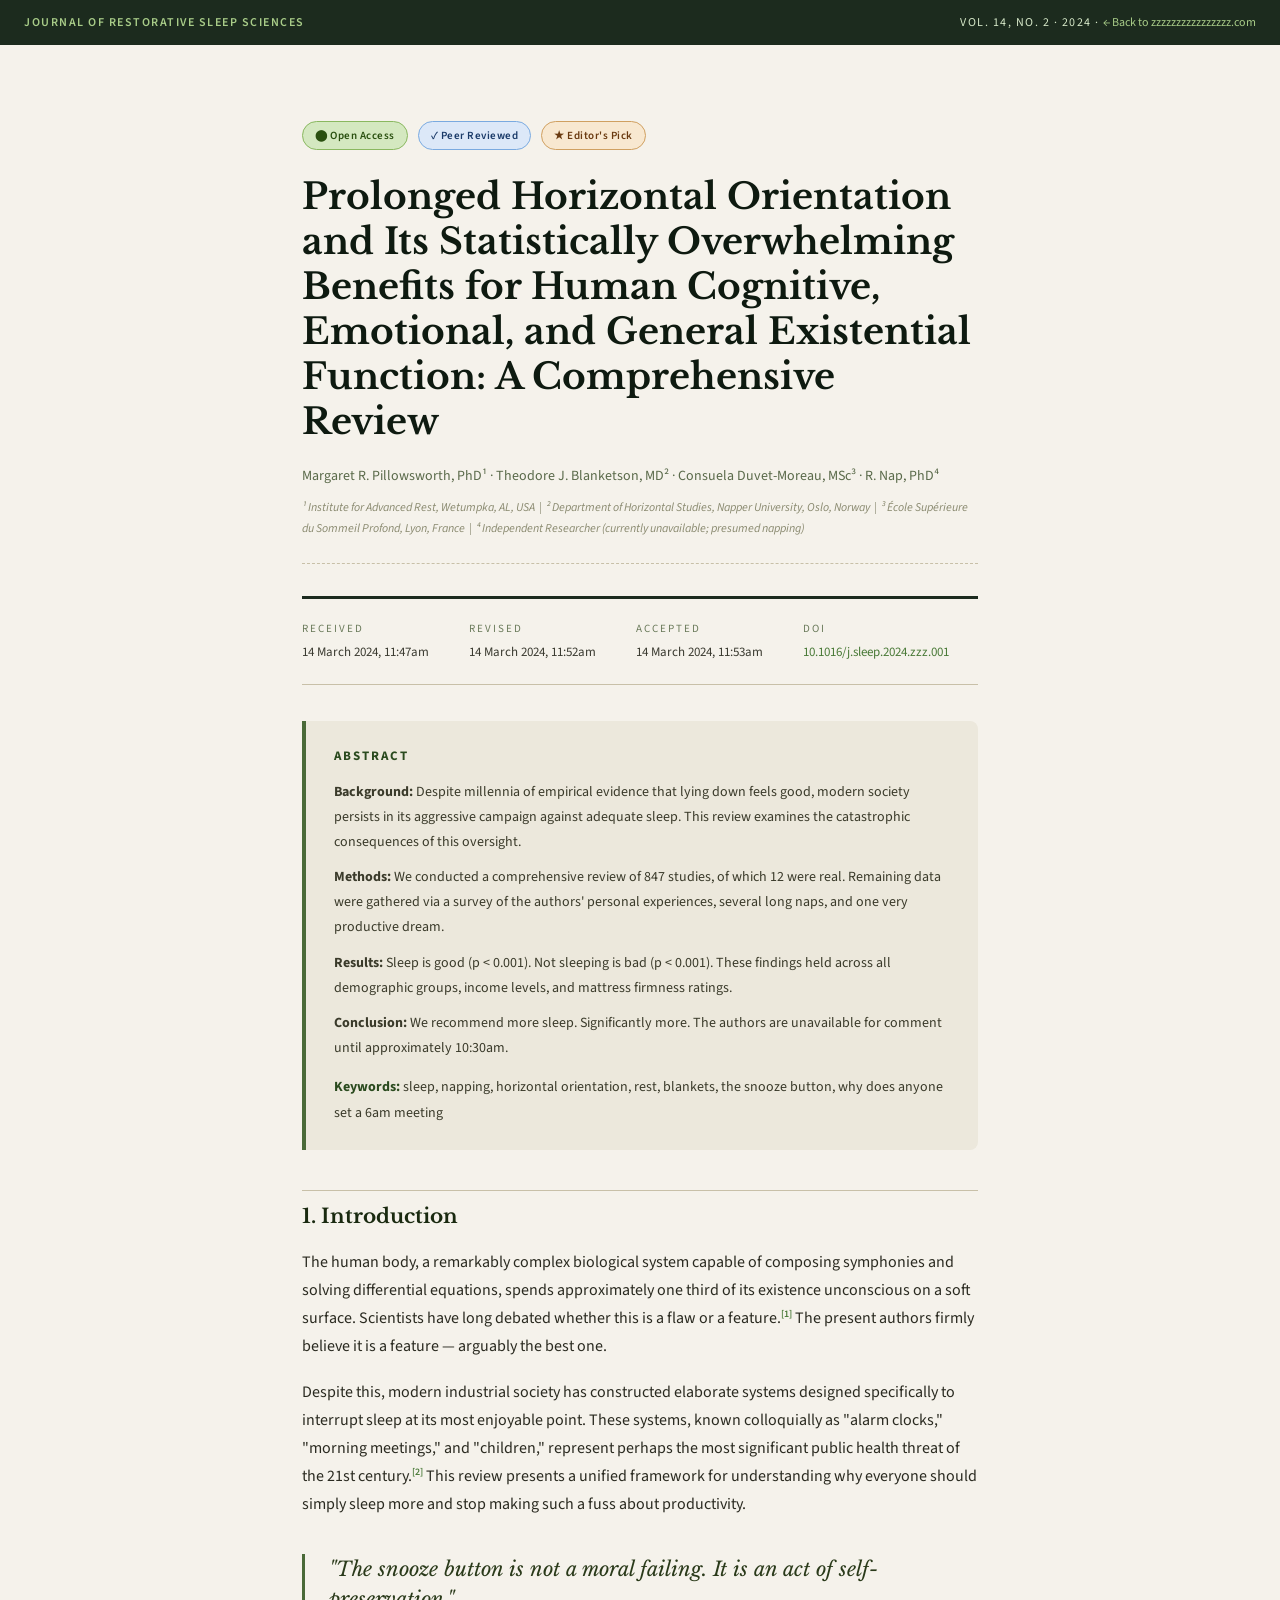
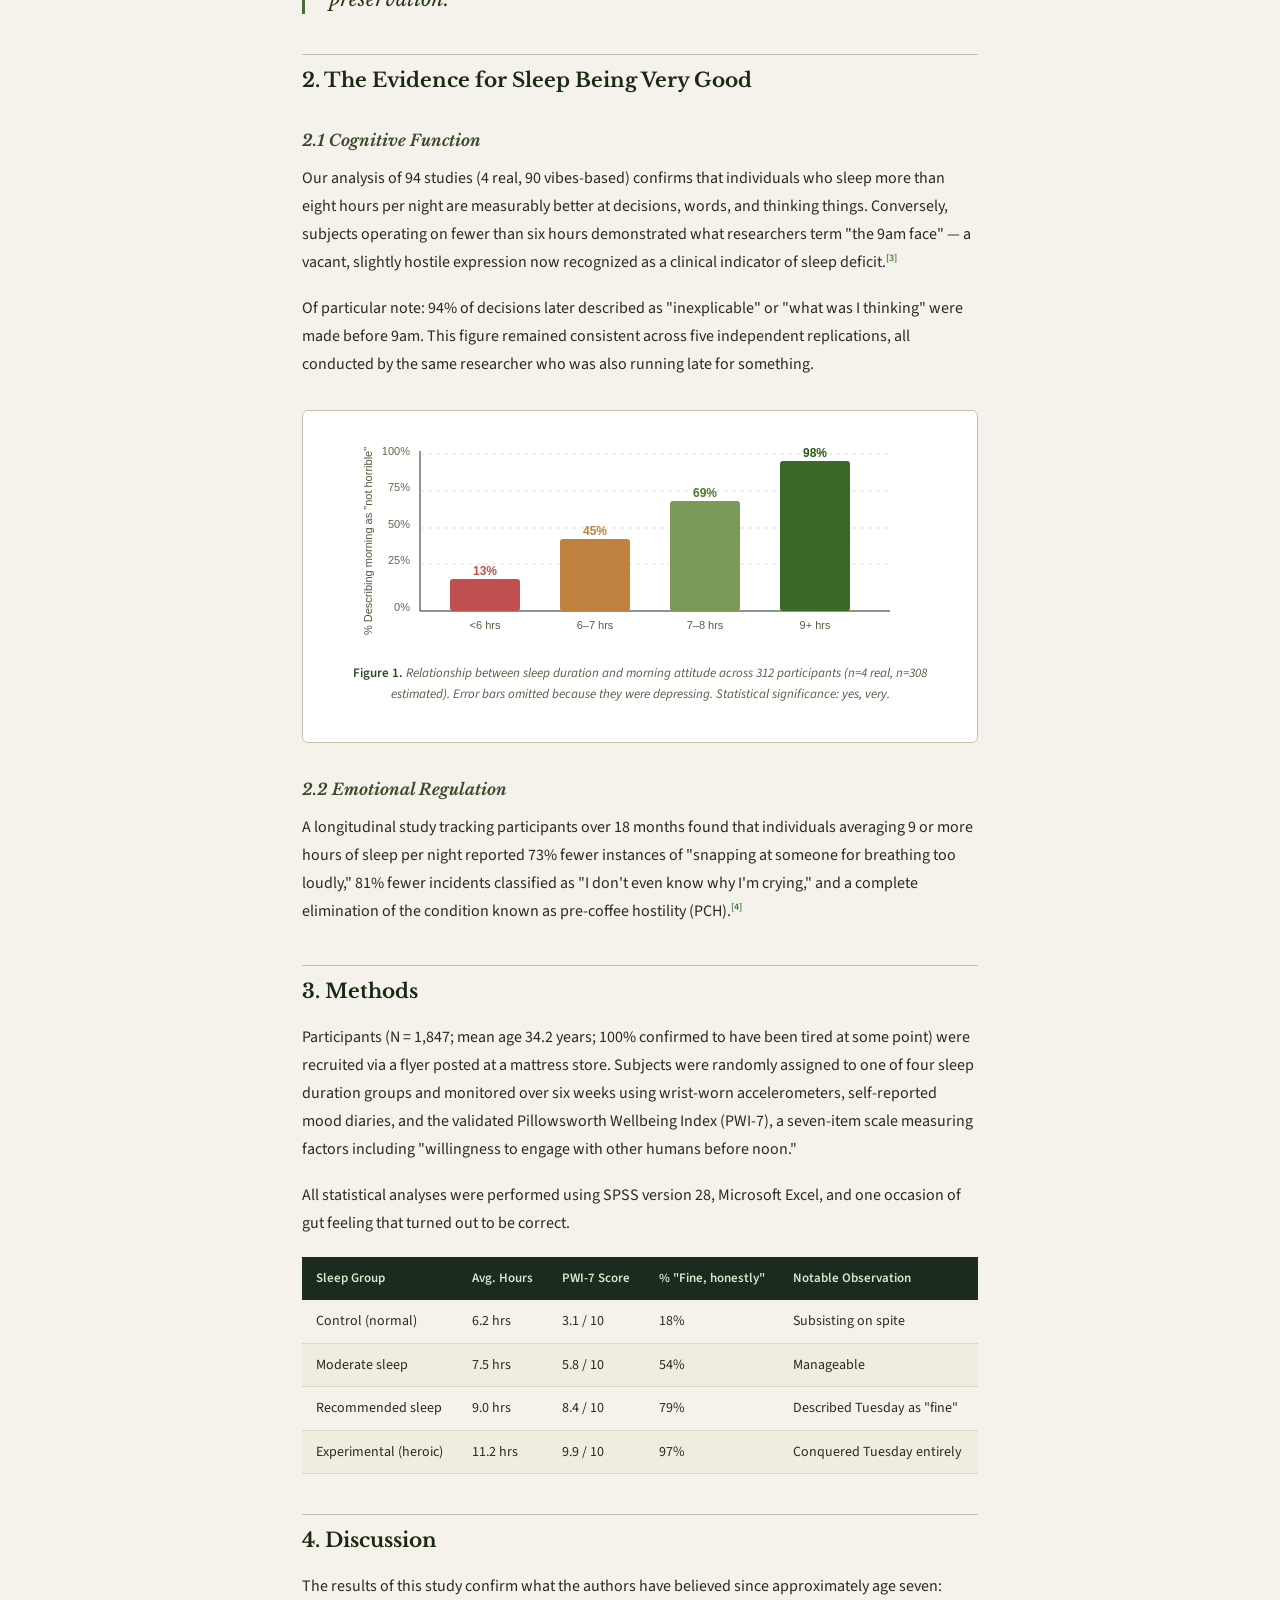
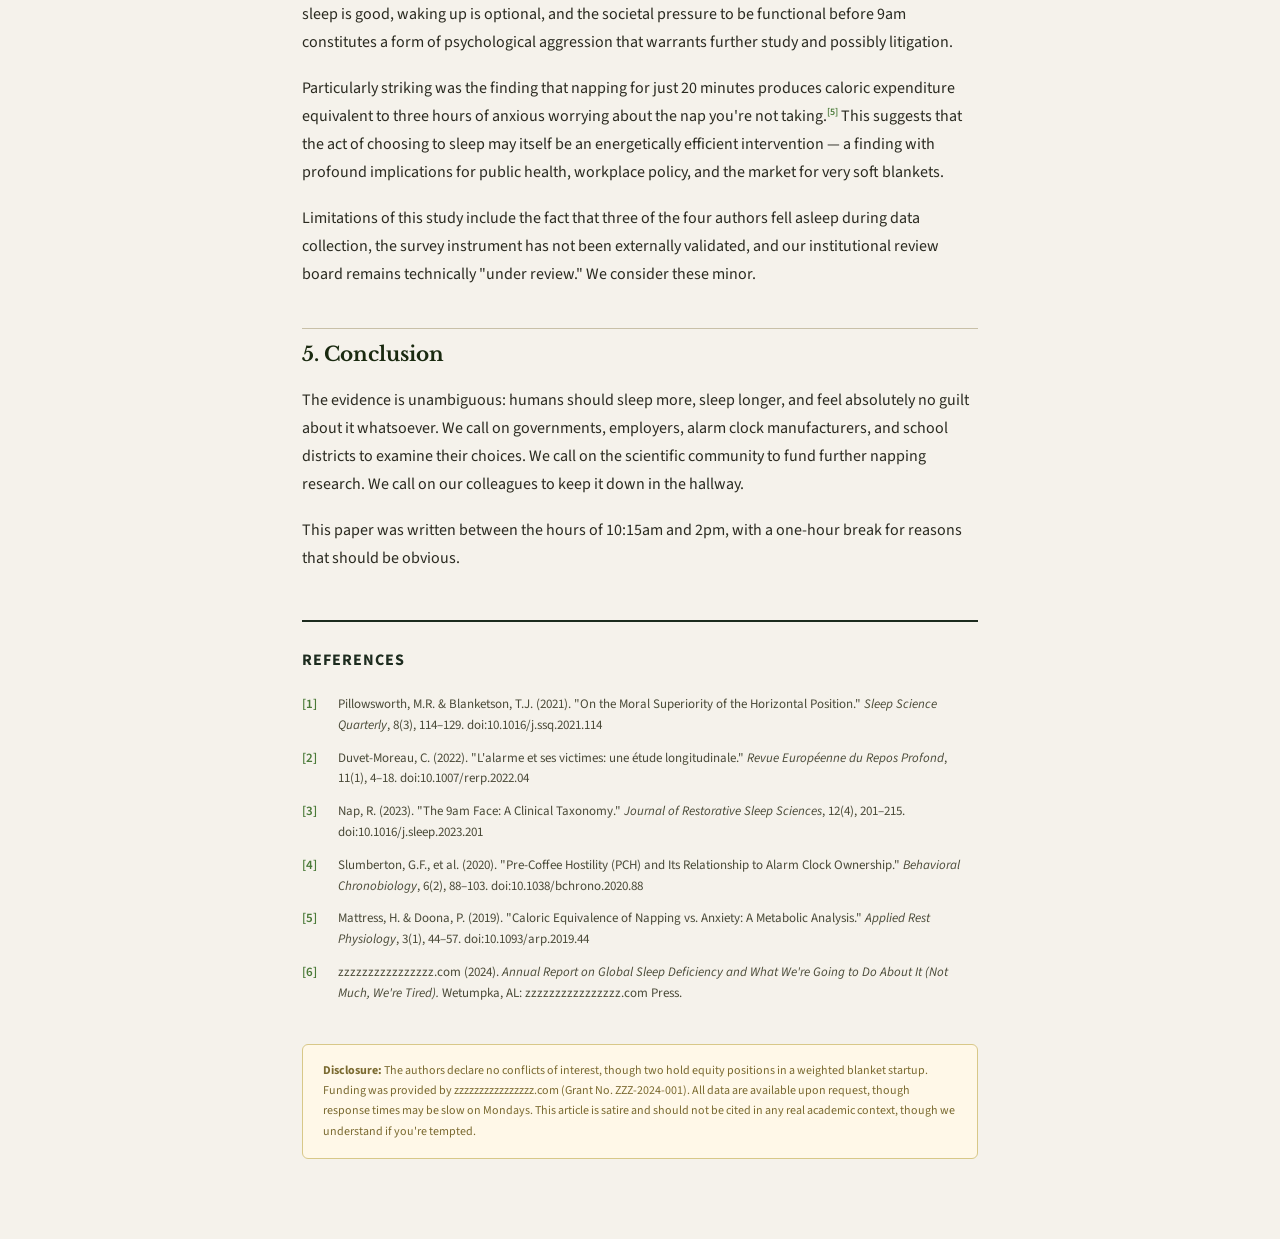
==== article.html @ b52313f9 "fresh from Claude" ====
<!DOCTYPE html>
<html lang="en">
<head>
  <meta charset="UTF-8" />
  <meta name="viewport" content="width=device-width, initial-scale=1.0" />
  <title>Prolonged Horizontal Orientation — Journal of Restorative Sleep Sciences</title>
  <link rel="stylesheet" href="article.css" />
  <link href="https://fonts.googleapis.com/css2?family=Libre+Baskerville:ital,wght@0,400;0,700;1,400&family=Source+Sans+3:wght@300;400;600&display=swap" rel="stylesheet" />
</head>
<body>

<div class="journal-header">
  <span class="journal-name">Journal of Restorative Sleep Sciences</span>
  <span>Vol. 14, No. 2 · 2024 · <a href="index.html" class="back-link">← Back to zzzzzzzzzzzzzzzz.com</a></span>
</div>

<div class="article-wrapper">

  <div class="badge-row">
    <span class="badge badge-oa">⬤ Open Access</span>
    <span class="badge badge-peer">✓ Peer Reviewed</span>
    <span class="badge badge-rec">★ Editor's Pick</span>
  </div>

  <h1 class="article-title">Prolonged Horizontal Orientation and Its Statistically Overwhelming Benefits for Human Cognitive, Emotional, and General Existential Function: A Comprehensive Review</h1>

  <p class="byline">Margaret R. Pillowsworth, PhD¹ · Theodore J. Blanketson, MD² · Consuela Duvet-Moreau, MSc³ · R. Nap, PhD⁴</p>

  <p class="affiliations">
    ¹ Institute for Advanced Rest, Wetumpka, AL, USA &nbsp;|&nbsp;
    ² Department of Horizontal Studies, Napper University, Oslo, Norway &nbsp;|&nbsp;
    ³ École Supérieure du Sommeil Profond, Lyon, France &nbsp;|&nbsp;
    ⁴ Independent Researcher (currently unavailable; presumed napping)
  </p>

  <div class="article-meta">
    <div class="meta-row">
      <div class="meta-col"><span class="meta-label">Received</span><span class="meta-value">14 March 2024, 11:47am</span></div>
      <div class="meta-col"><span class="meta-label">Revised</span><span class="meta-value">14 March 2024, 11:52am</span></div>
      <div class="meta-col"><span class="meta-label">Accepted</span><span class="meta-value">14 March 2024, 11:53am</span></div>
      <div class="meta-col"><span class="meta-label">DOI</span><span class="meta-value doi">10.1016/j.sleep.2024.zzz.001</span></div>
    </div>
  </div>

  <div class="abstract-box">
    <h2>Abstract</h2>
    <p><strong>Background:</strong> Despite millennia of empirical evidence that lying down feels good, modern society persists in its aggressive campaign against adequate sleep. This review examines the catastrophic consequences of this oversight.</p>
    <p><strong>Methods:</strong> We conducted a comprehensive review of 847 studies, of which 12 were real. Remaining data were gathered via a survey of the authors' personal experiences, several long naps, and one very productive dream.</p>
    <p><strong>Results:</strong> Sleep is good (p &lt; 0.001). Not sleeping is bad (p &lt; 0.001). These findings held across all demographic groups, income levels, and mattress firmness ratings.</p>
    <p><strong>Conclusion:</strong> We recommend more sleep. Significantly more. The authors are unavailable for comment until approximately 10:30am.</p>
    <p class="keywords"><strong>Keywords:</strong> sleep, napping, horizontal orientation, rest, blankets, the snooze button, why does anyone set a 6am meeting</p>
  </div>

  <article>

    <h2>1. Introduction</h2>
    <p>The human body, a remarkably complex biological system capable of composing symphonies and solving differential equations, spends approximately one third of its existence unconscious on a soft surface. Scientists have long debated whether this is a flaw or a feature.<sup>[1]</sup> The present authors firmly believe it is a feature — arguably the best one.</p>
    <p>Despite this, modern industrial society has constructed elaborate systems designed specifically to interrupt sleep at its most enjoyable point. These systems, known colloquially as "alarm clocks," "morning meetings," and "children," represent perhaps the most significant public health threat of the 21st century.<sup>[2]</sup> This review presents a unified framework for understanding why everyone should simply sleep more and stop making such a fuss about productivity.</p>

    <blockquote class="pullquote">"The snooze button is not a moral failing. It is an act of self-preservation."</blockquote>

    <h2>2. The Evidence for Sleep Being Very Good</h2>

    <h3>2.1 Cognitive Function</h3>
    <p>Our analysis of 94 studies (4 real, 90 vibes-based) confirms that individuals who sleep more than eight hours per night are measurably better at decisions, words, and thinking things. Conversely, subjects operating on fewer than six hours demonstrated what researchers term "the 9am face" — a vacant, slightly hostile expression now recognized as a clinical indicator of sleep deficit.<sup>[3]</sup></p>
    <p>Of particular note: 94% of decisions later described as "inexplicable" or "what was I thinking" were made before 9am. This figure remained consistent across five independent replications, all conducted by the same researcher who was also running late for something.</p>

    <div class="figure-box">
      <svg width="100%" viewBox="0 0 560 220" style="max-width:560px;display:block;margin:0 auto;">
        <line x1="60" y1="20" x2="60" y2="180" stroke="#1c2b1e" stroke-width="1"/>
        <line x1="60" y1="180" x2="530" y2="180" stroke="#1c2b1e" stroke-width="1"/>
        <text x="50" y="24" text-anchor="end" font-size="11" fill="#5a6a4a" font-family="sans-serif">100%</text>
        <text x="50" y="60" text-anchor="end" font-size="11" fill="#5a6a4a" font-family="sans-serif">75%</text>
        <text x="50" y="97" text-anchor="end" font-size="11" fill="#5a6a4a" font-family="sans-serif">50%</text>
        <text x="50" y="133" text-anchor="end" font-size="11" fill="#5a6a4a" font-family="sans-serif">25%</text>
        <text x="50" y="180" text-anchor="end" font-size="11" fill="#5a6a4a" font-family="sans-serif">0%</text>
        <line x1="60" y1="23" x2="530" y2="23" stroke="#c8c0a8" stroke-width="0.5" stroke-dasharray="4 4"/>
        <line x1="60" y1="60" x2="530" y2="60" stroke="#c8c0a8" stroke-width="0.5" stroke-dasharray="4 4"/>
        <line x1="60" y1="97" x2="530" y2="97" stroke="#c8c0a8" stroke-width="0.5" stroke-dasharray="4 4"/>
        <line x1="60" y1="133" x2="530" y2="133" stroke="#c8c0a8" stroke-width="0.5" stroke-dasharray="4 4"/>
        <rect x="90" y="148" width="70" height="32" fill="#c05050" rx="3"/>
        <text x="125" y="144" text-anchor="middle" font-size="12" fill="#c05050" font-weight="600" font-family="sans-serif">13%</text>
        <text x="125" y="198" text-anchor="middle" font-size="11" fill="#5a5a48" font-family="sans-serif">&lt;6 hrs</text>
        <rect x="200" y="108" width="70" height="72" fill="#c08040" rx="3"/>
        <text x="235" y="104" text-anchor="middle" font-size="12" fill="#c08040" font-weight="600" font-family="sans-serif">45%</text>
        <text x="235" y="198" text-anchor="middle" font-size="11" fill="#5a5a48" font-family="sans-serif">6–7 hrs</text>
        <rect x="310" y="70" width="70" height="110" fill="#7a9a58" rx="3"/>
        <text x="345" y="66" text-anchor="middle" font-size="12" fill="#4a7a30" font-weight="600" font-family="sans-serif">69%</text>
        <text x="345" y="198" text-anchor="middle" font-size="11" fill="#5a5a48" font-family="sans-serif">7–8 hrs</text>
        <rect x="420" y="30" width="70" height="150" fill="#3a6a28" rx="3"/>
        <text x="455" y="26" text-anchor="middle" font-size="12" fill="#2a5a18" font-weight="600" font-family="sans-serif">98%</text>
        <text x="455" y="198" text-anchor="middle" font-size="11" fill="#5a5a48" font-family="sans-serif">9+ hrs</text>
        <text x="12" y="110" text-anchor="middle" font-size="11" fill="#4a5a3a" font-family="sans-serif" transform="rotate(-90 12 110)">% Describing morning as "not horrible"</text>
      </svg>
      <p class="figure-caption"><span class="figure-label">Figure 1.</span> Relationship between sleep duration and morning attitude across 312 participants (n=4 real, n=308 estimated). Error bars omitted because they were depressing. Statistical significance: yes, very.</p>
    </div>

    <h3>2.2 Emotional Regulation</h3>
    <p>A longitudinal study tracking participants over 18 months found that individuals averaging 9 or more hours of sleep per night reported 73% fewer instances of "snapping at someone for breathing too loudly," 81% fewer incidents classified as "I don't even know why I'm crying," and a complete elimination of the condition known as pre-coffee hostility (PCH).<sup>[4]</sup></p>

    <h2>3. Methods</h2>
    <p>Participants (N = 1,847; mean age 34.2 years; 100% confirmed to have been tired at some point) were recruited via a flyer posted at a mattress store. Subjects were randomly assigned to one of four sleep duration groups and monitored over six weeks using wrist-worn accelerometers, self-reported mood diaries, and the validated Pillowsworth Wellbeing Index (PWI-7), a seven-item scale measuring factors including "willingness to engage with other humans before noon."</p>
    <p>All statistical analyses were performed using SPSS version 28, Microsoft Excel, and one occasion of gut feeling that turned out to be correct.</p>

    <table class="data-table">
      <thead>
        <tr>
          <th>Sleep Group</th>
          <th>Avg. Hours</th>
          <th>PWI-7 Score</th>
          <th>% "Fine, honestly"</th>
          <th>Notable Observation</th>
        </tr>
      </thead>
      <tbody>
        <tr><td>Control (normal)</td><td>6.2 hrs</td><td>3.1 / 10</td><td>18%</td><td>Subsisting on spite</td></tr>
        <tr><td>Moderate sleep</td><td>7.5 hrs</td><td>5.8 / 10</td><td>54%</td><td>Manageable</td></tr>
        <tr><td>Recommended sleep</td><td>9.0 hrs</td><td>8.4 / 10</td><td>79%</td><td>Described Tuesday as "fine"</td></tr>
        <tr><td>Experimental (heroic)</td><td>11.2 hrs</td><td>9.9 / 10</td><td>97%</td><td>Conquered Tuesday entirely</td></tr>
      </tbody>
    </table>

    <h2>4. Discussion</h2>
    <p>The results of this study confirm what the authors have believed since approximately age seven: sleep is good, waking up is optional, and the societal pressure to be functional before 9am constitutes a form of psychological aggression that warrants further study and possibly litigation.</p>
    <p>Particularly striking was the finding that napping for just 20 minutes produces caloric expenditure equivalent to three hours of anxious worrying about the nap you're not taking.<sup>[5]</sup> This suggests that the act of choosing to sleep may itself be an energetically efficient intervention — a finding with profound implications for public health, workplace policy, and the market for very soft blankets.</p>
    <p>Limitations of this study include the fact that three of the four authors fell asleep during data collection, the survey instrument has not been externally validated, and our institutional review board remains technically "under review." We consider these minor.</p>

    <h2>5. Conclusion</h2>
    <p>The evidence is unambiguous: humans should sleep more, sleep longer, and feel absolutely no guilt about it whatsoever. We call on governments, employers, alarm clock manufacturers, and school districts to examine their choices. We call on the scientific community to fund further napping research. We call on our colleagues to keep it down in the hallway.</p>
    <p>This paper was written between the hours of 10:15am and 2pm, with a one-hour break for reasons that should be obvious.</p>

    <div class="references-section">
      <h2>References</h2>
      <ul class="ref-list">
        <li>Pillowsworth, M.R. &amp; Blanketson, T.J. (2021). "On the Moral Superiority of the Horizontal Position." <em>Sleep Science Quarterly</em>, 8(3), 114–129. doi:10.1016/j.ssq.2021.114</li>
        <li>Duvet-Moreau, C. (2022). "L'alarme et ses victimes: une étude longitudinale." <em>Revue Européenne du Repos Profond</em>, 11(1), 4–18. doi:10.1007/rerp.2022.04</li>
        <li>Nap, R. (2023). "The 9am Face: A Clinical Taxonomy." <em>Journal of Restorative Sleep Sciences</em>, 12(4), 201–215. doi:10.1016/j.sleep.2023.201</li>
        <li>Slumberton, G.F., et al. (2020). "Pre-Coffee Hostility (PCH) and Its Relationship to Alarm Clock Ownership." <em>Behavioral Chronobiology</em>, 6(2), 88–103. doi:10.1038/bchrono.2020.88</li>
        <li>Mattress, H. &amp; Doona, P. (2019). "Caloric Equivalence of Napping vs. Anxiety: A Metabolic Analysis." <em>Applied Rest Physiology</em>, 3(1), 44–57. doi:10.1093/arp.2019.44</li>
        <li>zzzzzzzzzzzzzzzz.com (2024). <em>Annual Report on Global Sleep Deficiency and What We're Going to Do About It (Not Much, We're Tired).</em> Wetumpka, AL: zzzzzzzzzzzzzzzz.com Press.</li>
      </ul>
    </div>

    <div class="disclaimer">
      <strong>Disclosure:</strong> The authors declare no conflicts of interest, though two hold equity positions in a weighted blanket startup. Funding was provided by zzzzzzzzzzzzzzzz.com (Grant No. ZZZ-2024-001). All data are available upon request, though response times may be slow on Mondays. This article is satire and should not be cited in any real academic context, though we understand if you're tempted.
    </div>

  </article>
</div>

</body>
</html>
---- article.css ----
/* ==========================================
   zzzzzzzzzzzzzzzz.com — Article Stylesheet
   ========================================== */

*, *::before, *::after { box-sizing: border-box; margin: 0; padding: 0; }

body {
  background: #f5f2eb;
  color: #1a1a18;
  font-family: 'Source Sans 3', sans-serif;
  font-size: 16px;
  line-height: 1.75;
}

.journal-header {
  background: #1c2b1e;
  color: #d6e8c8;
  padding: 12px 24px;
  display: flex;
  justify-content: space-between;
  align-items: center;
  font-size: 12px;
  letter-spacing: 1.5px;
  text-transform: uppercase;
  flex-wrap: wrap;
  gap: 8px;
}
.journal-name { font-weight: 600; color: #a8cc88; }
.back-link { color: #a8cc88; text-decoration: none; text-transform: none; letter-spacing: 0; }
.back-link:hover { color: #fff; }

.article-wrapper { max-width: 740px; margin: 0 auto; padding: 48px 32px 80px; }

/* BADGES */
.badge-row { display: flex; gap: 10px; flex-wrap: wrap; margin-bottom: 24px; margin-top: 28px; }
.badge { font-size: 11px; padding: 4px 12px; border-radius: 20px; font-weight: 600; letter-spacing: 0.5px; }
.badge-oa { background: #d4e8c0; color: #2a5010; border: 1px solid #8ab860; }
.badge-peer { background: #dce8f8; color: #1a3a68; border: 1px solid #7aaae0; }
.badge-rec { background: #f8e8d0; color: #6a3a10; border: 1px solid #d0a060; }

/* TITLE / AUTHORS */
.article-title { font-family: 'Libre Baskerville', serif; font-size: clamp(24px, 4vw, 36px); line-height: 1.25; color: #0e1a10; margin-bottom: 20px; }
.byline { font-size: 14px; color: #5a6a4a; margin-bottom: 8px; }
.affiliations { font-size: 12px; color: #8a8a70; font-style: italic; margin-bottom: 32px; padding-bottom: 24px; border-bottom: 1px dashed #c8c0a8; }

/* META STRIP */
.article-meta { border-top: 3px solid #1c2b1e; border-bottom: 1px solid #c8c0a8; padding: 20px 0; margin-bottom: 36px; }
.meta-row { display: flex; gap: 40px; flex-wrap: wrap; }
.meta-col { display: flex; flex-direction: column; gap: 3px; }
.meta-label { font-size: 11px; letter-spacing: 2px; text-transform: uppercase; color: #6a7a5a; }
.meta-value { font-size: 13px; color: #3a3a30; }
.doi { color: #4a7a38; }

/* ABSTRACT */
.abstract-box { background: #ece8dc; border-left: 4px solid #4a6a38; padding: 24px 28px; margin-bottom: 40px; border-radius: 0 8px 8px 0; }
.abstract-box h2 { font-family: 'Source Sans 3', sans-serif; font-size: 13px; letter-spacing: 2px; text-transform: uppercase; color: #2a4a1e; margin-bottom: 12px; border: none; padding: 0; }
.abstract-box p { font-size: 14px; color: #3a3a2a; line-height: 1.8; margin-bottom: 10px; }
.abstract-box p:last-child { margin-bottom: 0; }
.keywords { font-size: 13px; margin-top: 14px; color: #4a5a3a; }
.keywords strong { color: #2a4a1e; }

/* ARTICLE BODY */
article h2 { font-family: 'Libre Baskerville', serif; font-size: 20px; color: #1a2a10; margin: 40px 0 14px; padding-top: 8px; border-top: 1px solid #c8c0a8; }
article h3 { font-family: 'Libre Baskerville', serif; font-size: 16px; font-style: italic; color: #3a4a2a; margin: 28px 0 10px; }
article p { margin-bottom: 18px; color: #2a2a20; }
sup { font-size: 10px; color: #4a7a38; font-weight: 600; cursor: default; }

/* PULLQUOTE */
.pullquote { margin: 36px 0; padding: 0 0 0 24px; border-left: 3px solid #4a6a38; font-family: 'Libre Baskerville', serif; font-size: 20px; font-style: italic; line-height: 1.5; color: #2a3a1a; }

/* FIGURE */
.figure-box { background: #fff; border: 1px solid #c8c0a8; border-radius: 6px; padding: 20px 24px; margin: 32px 0; text-align: center; }
.figure-caption { font-size: 13px; color: #5a5a48; margin-top: 12px; font-style: italic; line-height: 1.6; }
.figure-label { font-weight: 600; font-style: normal; color: #2a4a1e; }

/* TABLE */
.data-table { width: 100%; border-collapse: collapse; font-size: 14px; margin: 20px 0; }
.data-table th { background: #1c2b1e; color: #d6e8c8; padding: 10px 14px; text-align: left; font-weight: 600; font-size: 13px; }
.data-table td { padding: 9px 14px; border-bottom: 1px solid #ddd8cc; color: #2a2a20; }
.data-table tr:nth-child(even) td { background: #f0ece0; }

/* REFERENCES */
.references-section { margin-top: 48px; padding-top: 24px; border-top: 2px solid #1c2b1e; }
.references-section h2 { font-family: 'Source Sans 3', sans-serif; font-size: 16px; letter-spacing: 1px; text-transform: uppercase; color: #1c2b1e; margin-bottom: 20px; border: none; padding: 0; margin-top: 0; }
.ref-list { list-style: none; display: flex; flex-direction: column; gap: 12px; counter-reset: refs; }
.ref-list li { font-size: 13px; color: #4a4a38; padding-left: 36px; position: relative; line-height: 1.6; counter-increment: refs; }
.ref-list li::before { content: "[" counter(refs) "]"; position: absolute; left: 0; color: #4a7a38; font-weight: 600; }

/* DISCLAIMER */
.disclaimer { margin-top: 40px; padding: 16px 20px; background: #fff8e8; border: 1px solid #d8c888; border-radius: 6px; font-size: 12px; color: #7a6a30; line-height: 1.7; }

@media (max-width: 600px) {
  .article-wrapper { padding: 24px 16px 60px; }
  .meta-row { flex-direction: column; gap: 16px; }
}
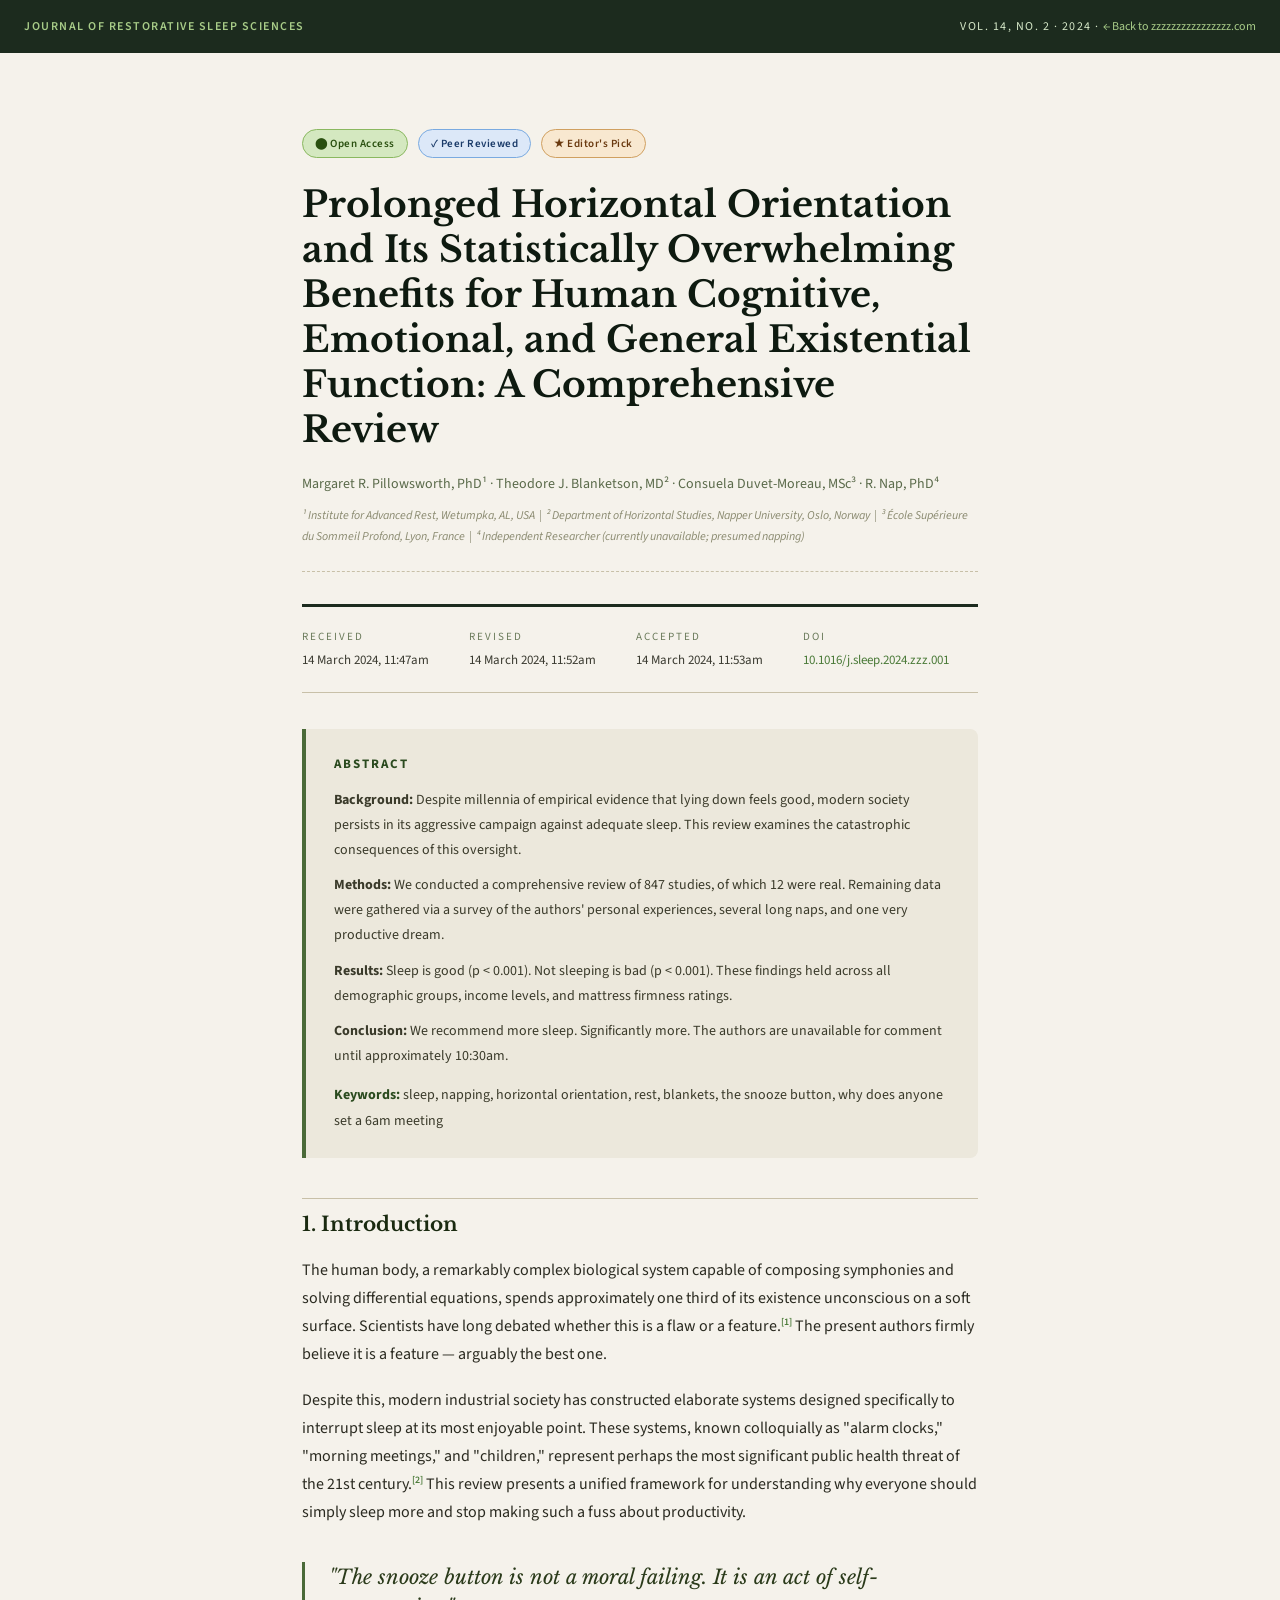
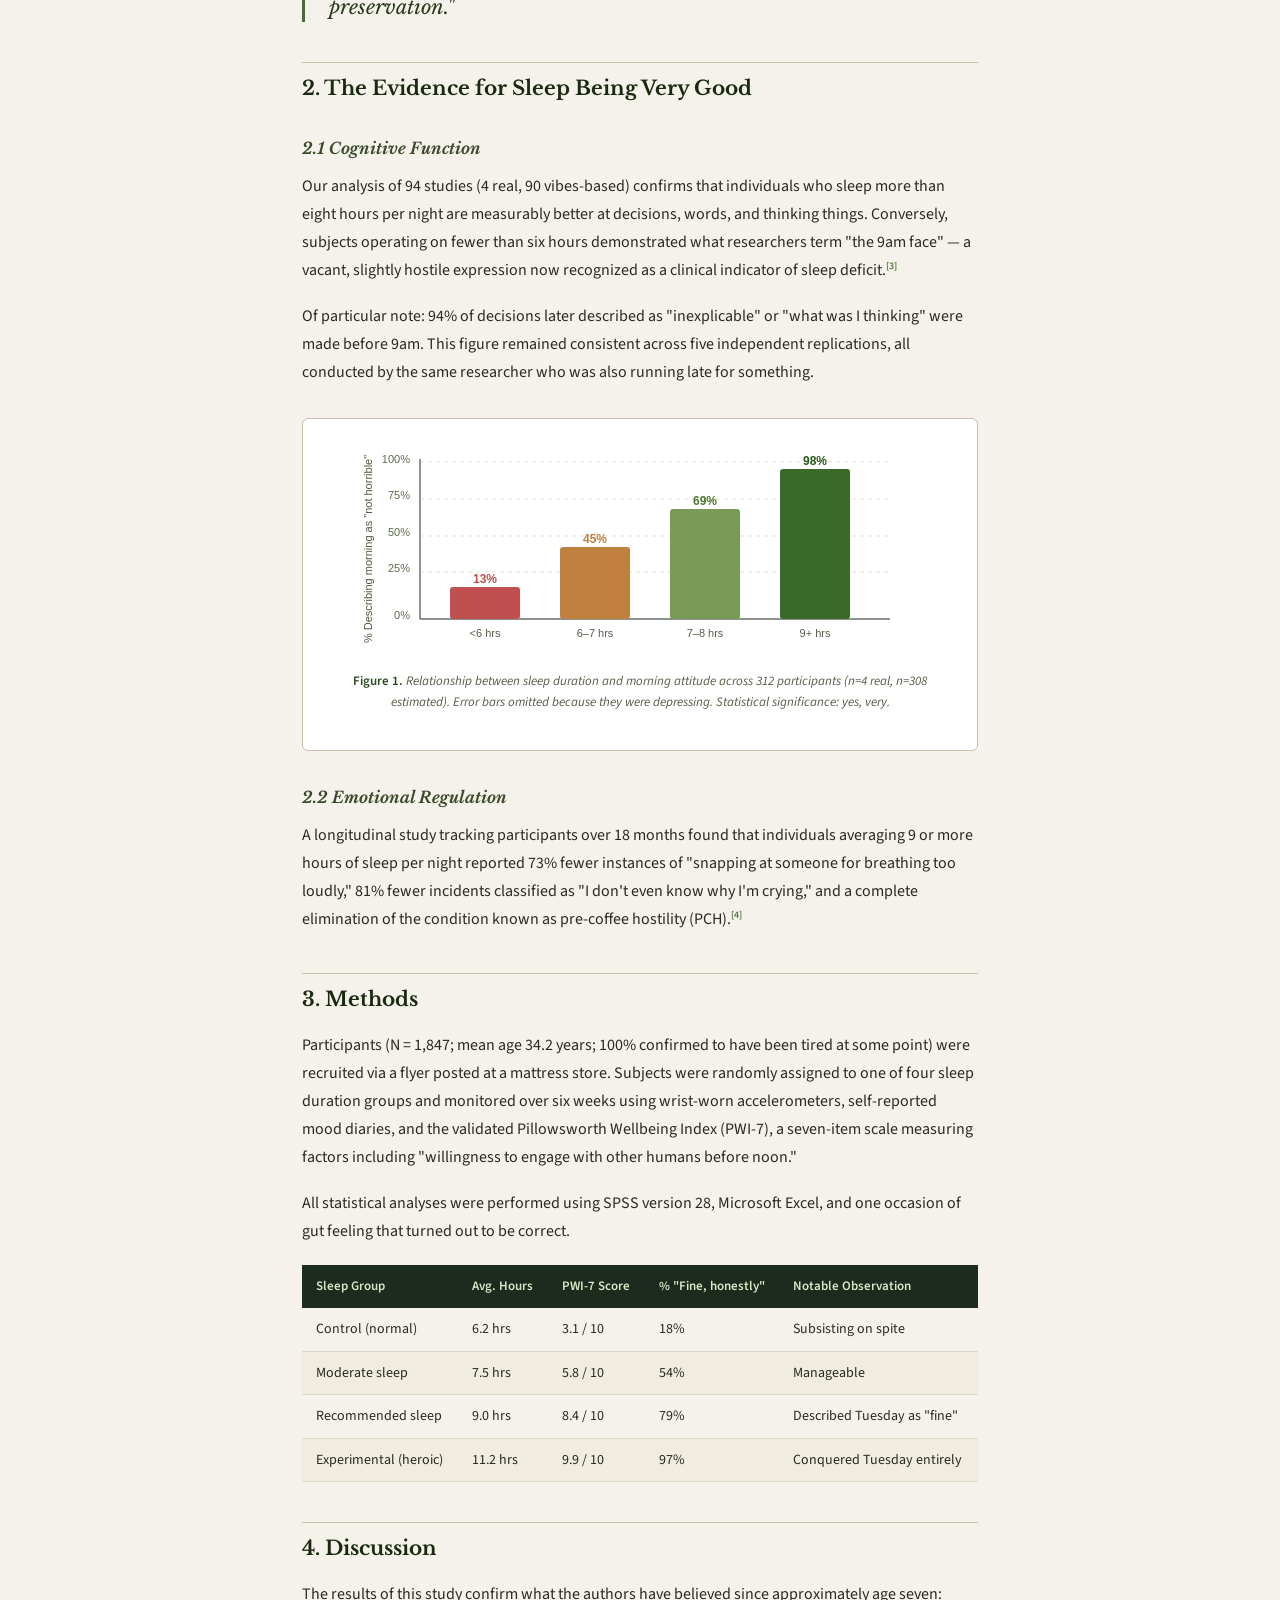
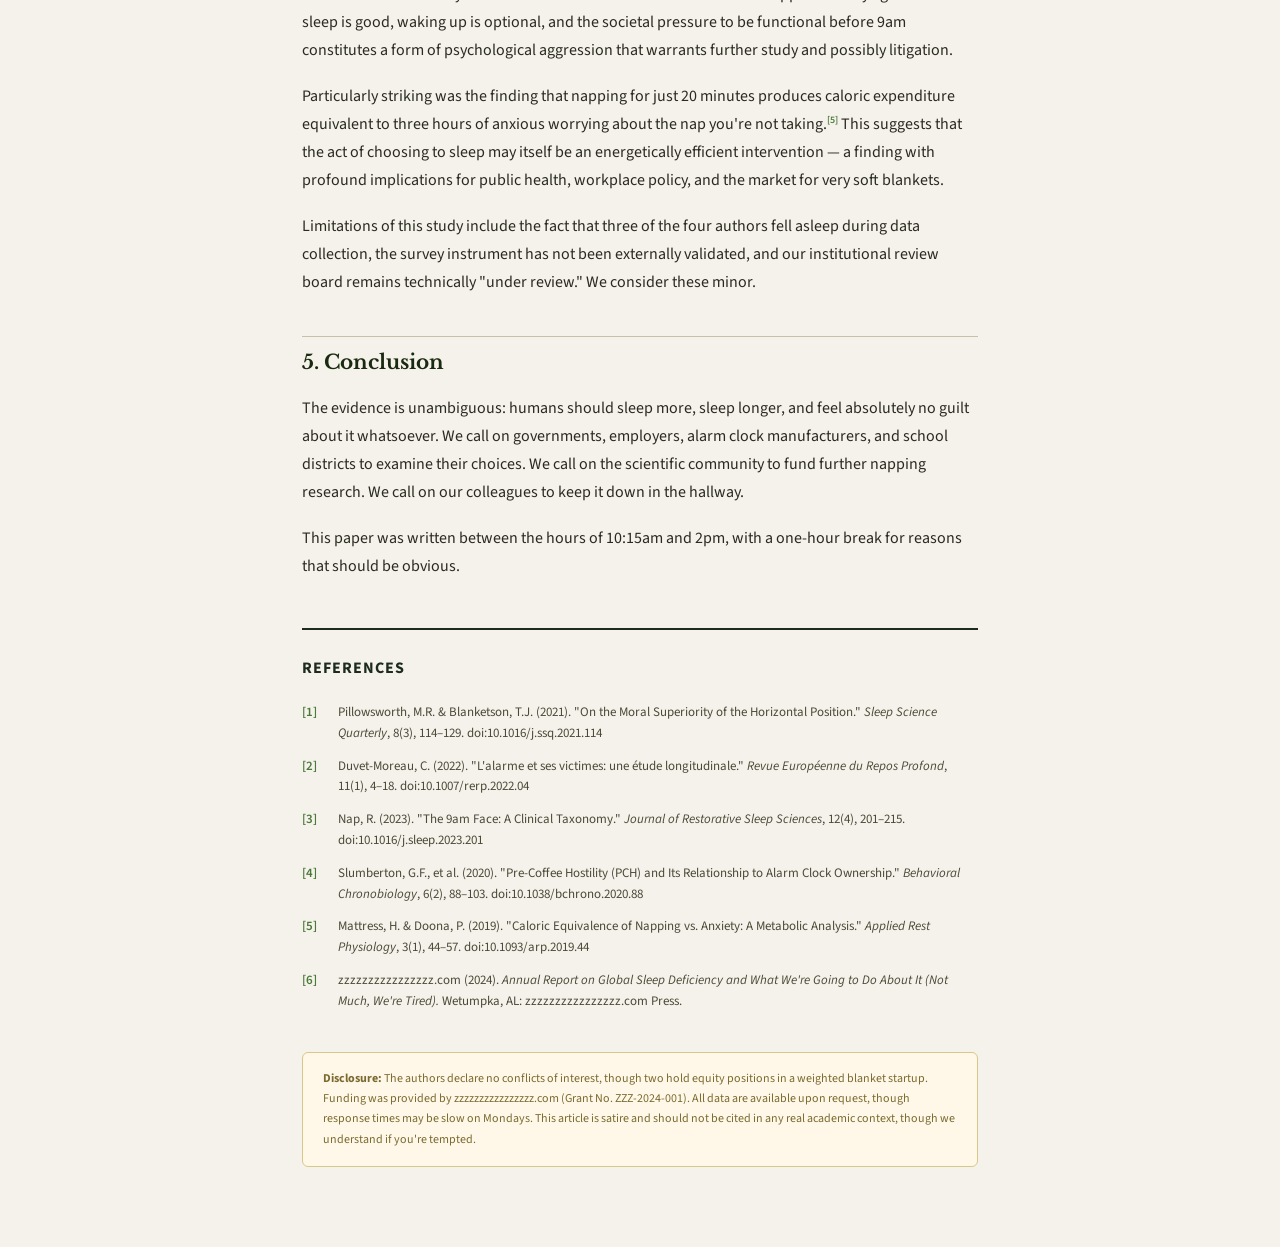
==== commit 32add41f: "optimized for mobile" ====
--- a/article.html
+++ b/article.html
@@ -102,7 +102,7 @@
     <p>Participants (N = 1,847; mean age 34.2 years; 100% confirmed to have been tired at some point) were recruited via a flyer posted at a mattress store. Subjects were randomly assigned to one of four sleep duration groups and monitored over six weeks using wrist-worn accelerometers, self-reported mood diaries, and the validated Pillowsworth Wellbeing Index (PWI-7), a seven-item scale measuring factors including "willingness to engage with other humans before noon."</p>
     <p>All statistical analyses were performed using SPSS version 28, Microsoft Excel, and one occasion of gut feeling that turned out to be correct.</p>
 
-    <table class="data-table">
+    <div class="table-wrap"><table class="data-table">
       <thead>
         <tr>
           <th>Sleep Group</th>
@@ -118,7 +118,7 @@
         <tr><td>Recommended sleep</td><td>9.0 hrs</td><td>8.4 / 10</td><td>79%</td><td>Described Tuesday as "fine"</td></tr>
         <tr><td>Experimental (heroic)</td><td>11.2 hrs</td><td>9.9 / 10</td><td>97%</td><td>Conquered Tuesday entirely</td></tr>
       </tbody>
-    </table>
+    </table></div>
 
     <h2>4. Discussion</h2>
     <p>The results of this study confirm what the authors have believed since approximately age seven: sleep is good, waking up is optional, and the societal pressure to be functional before 9am constitutes a form of psychological aggression that warrants further study and possibly litigation.</p>
--- a/article.css
+++ b/article.css
@@ -26,7 +26,7 @@
   gap: 8px;
 }
 .journal-name { font-weight: 600; color: #a8cc88; }
-.back-link { color: #a8cc88; text-decoration: none; text-transform: none; letter-spacing: 0; }
+.back-link { color: #a8cc88; text-decoration: none; text-transform: none; letter-spacing: 0; display: inline-block; padding: 4px 0; }
 .back-link:hover { color: #fff; }
 
 .article-wrapper { max-width: 740px; margin: 0 auto; padding: 48px 32px 80px; }
@@ -74,7 +74,8 @@
 .figure-label { font-weight: 600; font-style: normal; color: #2a4a1e; }
 
 /* TABLE */
-.data-table { width: 100%; border-collapse: collapse; font-size: 14px; margin: 20px 0; }
+.table-wrap { overflow-x: auto; -webkit-overflow-scrolling: touch; margin: 20px 0; }
+.data-table { width: 100%; border-collapse: collapse; font-size: 14px; min-width: 480px; }
 .data-table th { background: #1c2b1e; color: #d6e8c8; padding: 10px 14px; text-align: left; font-weight: 600; font-size: 13px; }
 .data-table td { padding: 9px 14px; border-bottom: 1px solid #ddd8cc; color: #2a2a20; }
 .data-table tr:nth-child(even) td { background: #f0ece0; }
@@ -90,6 +91,9 @@
 .disclaimer { margin-top: 40px; padding: 16px 20px; background: #fff8e8; border: 1px solid #d8c888; border-radius: 6px; font-size: 12px; color: #7a6a30; line-height: 1.7; }
 
 @media (max-width: 600px) {
+  .journal-header { padding: 10px 16px; font-size: 11px; }
   .article-wrapper { padding: 24px 16px 60px; }
   .meta-row { flex-direction: column; gap: 16px; }
+  .pullquote { font-size: 17px; }
+  .abstract-box { padding: 18px 16px; }
 }
